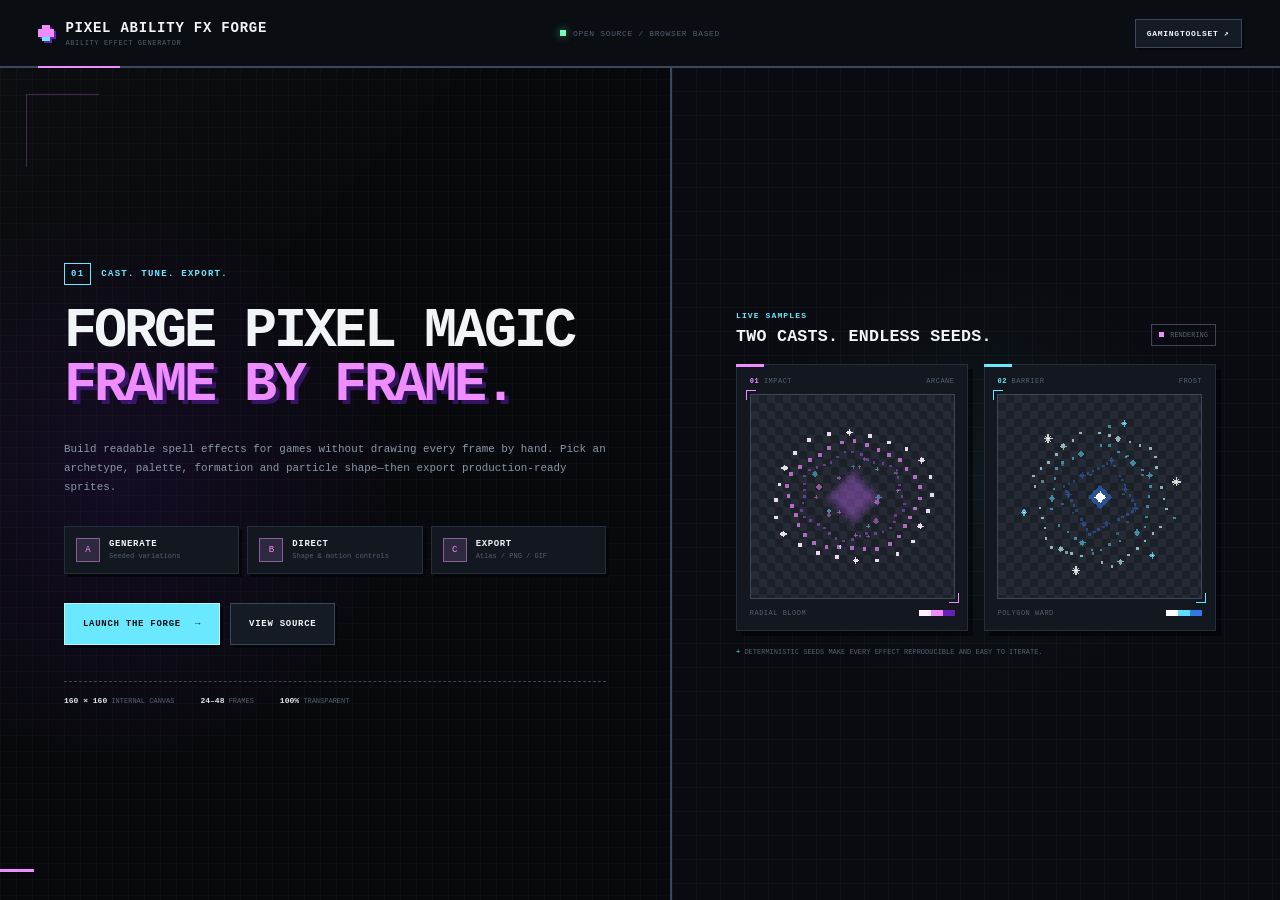
==== website/index.html @ 4badfd47 "Add files via upload" ====
<!doctype html>
<html lang="en">
<head>
    <meta charset="utf-8">
    <meta name="viewport" content="width=device-width, initial-scale=1">
    <meta name="theme-color" content="#08090d">
    <title>Pixel FX Forge — Pixel Ability Effect Generator</title>
    <meta name="description" content="Design, tune and export game-ready pixel spell effects directly in your browser.">
    <link rel="stylesheet" href="style.css">
</head>
<body>
    <header class="topbar">
        <a class="identity" href="../index.html" aria-label="Open Pixel FX Forge">
            <span class="brand-mark" aria-hidden="true"></span>
            <span>
                <strong>Pixel Ability FX Forge</strong>
                <small>Ability effect generator</small>
            </span>
        </a>
        <div class="status-line" aria-label="Project status">
            <span class="status-dot" aria-hidden="true"></span>
            Open source / Browser based
        </div>
        <a class="top-link" href="https://github.com/GamingToolset" target="_blank" rel="noreferrer">
            GamingToolset <span aria-hidden="true">↗</span>
        </a>
    </header>

    <main class="landing-shell">
        <section class="hero" aria-labelledby="hero-title">
            <div class="eyebrow"><span>01</span> Cast. Tune. Export.</div>
            <h1 id="hero-title">Forge pixel magic<br><em>frame by frame.</em></h1>
            <p class="hero-copy">
                Build readable spell effects for games without drawing every frame by hand. Pick an archetype, palette, formation and particle shape—then export production-ready sprites.
            </p>

            <div class="feature-grid" aria-label="Main features">
                <article>
                    <span class="feature-index">A</span>
                    <div><strong>Generate</strong><small>Seeded variations</small></div>
                </article>
                <article>
                    <span class="feature-index">B</span>
                    <div><strong>Direct</strong><small>Shape &amp; motion controls</small></div>
                </article>
                <article>
                    <span class="feature-index">C</span>
                    <div><strong>Export</strong><small>Atlas / PNG / GIF</small></div>
                </article>
            </div>

            <div class="actions">
                <a class="button primary" href="https://gamingtoolset.github.io/pixel-ability-fx-forge/">Launch the forge <span aria-hidden="true">→</span></a>
                <a class="button secondary" href="https://github.com/GamingToolset/pixel-ability-fx-forge" target="_blank" rel="noreferrer">View source</a>
            </div>

            <div class="proof" aria-label="Export details">
                <span><b>160 × 160</b> internal canvas</span>
                <span><b>24–48</b> frames</span>
                <span><b>100%</b> transparent</span>
            </div>
        </section>

        <section class="showcase" aria-labelledby="showcase-title">
            <div class="showcase-heading">
                <div>
                    <span class="section-kicker">Live samples</span>
                    <h2 id="showcase-title">Two casts. Endless seeds.</h2>
                </div>
                <span class="live-badge"><i aria-hidden="true"></i> Rendering</span>
            </div>

            <div class="demo-grid">
                <article class="demo-card impact-card">
                    <div class="demo-meta">
                        <span><b>01</b> Impact</span>
                        <span>Arcane</span>
                    </div>
                    <div class="canvas-shell">
                        <canvas id="impactFx" width="160" height="160" aria-label="Animated arcane impact pixel effect"></canvas>
                        <span class="corner top-left" aria-hidden="true"></span>
                        <span class="corner bottom-right" aria-hidden="true"></span>
                    </div>
                    <div class="demo-footer">
                        <span>Radial bloom</span>
                        <span class="palette"><i></i><i></i><i></i></span>
                    </div>
                </article>

                <article class="demo-card ward-card">
                    <div class="demo-meta">
                        <span><b>02</b> Barrier</span>
                        <span>Frost</span>
                    </div>
                    <div class="canvas-shell">
                        <canvas id="wardFx" width="160" height="160" aria-label="Animated frost barrier pixel effect"></canvas>
                        <span class="corner top-left" aria-hidden="true"></span>
                        <span class="corner bottom-right" aria-hidden="true"></span>
                    </div>
                    <div class="demo-footer">
                        <span>Polygon ward</span>
                        <span class="palette"><i></i><i></i><i></i></span>
                    </div>
                </article>
            </div>

            <p class="showcase-note"><span aria-hidden="true">+</span> Deterministic seeds make every effect reproducible and easy to iterate.</p>
        </section>
    </main>

    <script src="script.js"></script>
</body>
</html>
---- website/style.css ----
:root {
    --bg: #08090d;
    --panel: #0d1016;
    --raised: #121720;
    --surface: #151b25;
    --line: #252e3b;
    --line-bright: #3c4859;
    --text: #f1f5f8;
    --muted: #8b98a8;
    --quiet: #536173;
    --cyan: #69e8ff;
    --violet: #ef8dff;
    --violet-deep: #6422b8;
    --mono: "SFMono-Regular", "Cascadia Mono", Consolas, "Liberation Mono", monospace;
}

* { box-sizing: border-box; }

html,
body { height: 100%; }

body {
    background:
        linear-gradient(90deg, rgb(255 255 255 / 0.018) 1px, transparent 1px),
        linear-gradient(0deg, rgb(255 255 255 / 0.018) 1px, transparent 1px),
        var(--bg);
    background-size: 16px 16px;
    color: var(--text);
    font-family: var(--mono);
    margin: 0;
    overflow: hidden;
}

a { color: inherit; }

.topbar {
    align-items: center;
    background: #0a0d12;
    border-bottom: 2px solid var(--line-bright);
    display: grid;
    grid-template-columns: 1fr auto 1fr;
    height: 68px;
    padding: 0 clamp(18px, 3vw, 46px);
    position: relative;
    z-index: 3;
}

.topbar::after {
    background: var(--violet);
    bottom: -2px;
    content: "";
    height: 2px;
    left: clamp(18px, 3vw, 46px);
    position: absolute;
    width: 82px;
}

.identity {
    align-items: center;
    display: flex;
    gap: 11px;
    text-decoration: none;
    width: fit-content;
}

.identity strong {
    display: block;
    font-size: 14px;
    letter-spacing: 0.055em;
    text-transform: uppercase;
}

.identity small {
    color: var(--quiet);
    display: block;
    font-size: 7px;
    letter-spacing: 0.09em;
    margin-top: 3px;
    text-transform: uppercase;
}

.brand-mark {
    background:
        linear-gradient(var(--violet), var(--violet)) 4px 0 / 8px 4px,
        linear-gradient(var(--violet), var(--violet)) 0 4px / 16px 8px,
        linear-gradient(var(--cyan), var(--cyan)) 4px 12px / 8px 4px;
    background-repeat: no-repeat;
    filter: drop-shadow(2px 2px 0 var(--violet-deep));
    height: 16px;
    width: 16px;
}

.status-line {
    align-items: center;
    color: var(--quiet);
    display: flex;
    font-size: 8px;
    gap: 7px;
    letter-spacing: 0.08em;
    text-transform: uppercase;
}

.status-dot {
    background: #7affb3;
    box-shadow: 0 0 8px rgb(122 255 179 / 0.55);
    height: 6px;
    width: 6px;
}

.top-link {
    background: var(--surface);
    border: 1px solid var(--line-bright);
    box-shadow: 2px 2px 0 #050609;
    font-size: 8px;
    font-weight: 900;
    justify-self: end;
    letter-spacing: 0.09em;
    padding: 9px 11px;
    text-decoration: none;
    text-transform: uppercase;
}

.top-link:hover,
.top-link:focus-visible {
    border-color: var(--cyan);
    color: var(--cyan);
    outline: none;
    transform: translate(-1px, -1px);
}

.landing-shell {
    display: grid;
    grid-template-columns: minmax(0, 1.05fr) minmax(390px, 0.95fr);
    height: calc(100dvh - 68px);
    min-height: 0;
}

.hero,
.showcase {
    min-height: 0;
    padding: clamp(28px, 5vh, 64px) clamp(28px, 5vw, 76px);
}

.hero {
    align-content: center;
    background:
        radial-gradient(circle at 18% 50%, rgb(100 34 184 / 0.13), transparent 40%),
        linear-gradient(135deg, rgb(255 255 255 / 0.02), transparent 35%);
    border-right: 2px solid var(--line-bright);
    display: grid;
    position: relative;
}

.hero::before,
.hero::after {
    content: "";
    pointer-events: none;
    position: absolute;
}

.hero::before {
    border-left: 1px solid rgb(239 141 255 / 0.24);
    border-top: 1px solid rgb(239 141 255 / 0.24);
    height: 72px;
    left: 26px;
    top: 26px;
    width: 72px;
}

.hero::after {
    background: var(--violet);
    bottom: 28px;
    height: 3px;
    left: 0;
    width: 34px;
}

.eyebrow {
    align-items: center;
    color: var(--cyan);
    display: flex;
    font-size: 9px;
    font-weight: 900;
    gap: 10px;
    letter-spacing: 0.14em;
    margin-bottom: 20px;
    text-transform: uppercase;
}

.eyebrow span {
    border: 1px solid var(--cyan);
    padding: 5px 6px;
}

h1,
h2,
p { margin: 0; }

h1 {
    font-size: clamp(35px, 4.3vw, 68px);
    letter-spacing: -0.055em;
    line-height: 0.98;
    max-width: 760px;
    text-transform: uppercase;
}

h1 em {
    color: var(--violet);
    font-style: normal;
    text-shadow: 4px 4px 0 rgb(100 34 184 / 0.48);
}

.hero-copy {
    color: var(--muted);
    font-size: clamp(10px, 0.85vw, 13px);
    line-height: 1.75;
    margin-top: clamp(18px, 3vh, 30px);
    max-width: 650px;
}

.feature-grid {
    display: grid;
    gap: 8px;
    grid-template-columns: repeat(3, minmax(0, 1fr));
    margin-top: clamp(20px, 3.2vh, 34px);
}

.feature-grid article {
    align-items: center;
    background: var(--raised);
    border: 1px solid var(--line);
    box-shadow: 3px 3px 0 #050609;
    display: flex;
    gap: 9px;
    min-width: 0;
    padding: 11px;
}

.feature-index {
    align-items: center;
    background: color-mix(in srgb, var(--violet) 12%, var(--surface));
    border: 1px solid color-mix(in srgb, var(--violet) 50%, var(--line));
    color: var(--violet);
    display: flex;
    flex: 0 0 24px;
    font-size: 9px;
    height: 24px;
    justify-content: center;
}

.feature-grid strong,
.feature-grid small { display: block; }

.feature-grid strong {
    font-size: 9px;
    letter-spacing: 0.07em;
    text-transform: uppercase;
}

.feature-grid small {
    color: var(--quiet);
    font-size: 7px;
    line-height: 1.35;
    margin-top: 3px;
}

.actions {
    display: flex;
    gap: 10px;
    margin-top: clamp(20px, 3.2vh, 34px);
}

.button {
    align-items: center;
    border: 1px solid var(--line-bright);
    box-shadow: 3px 3px 0 #050609;
    display: inline-flex;
    font-size: 9px;
    font-weight: 900;
    justify-content: center;
    letter-spacing: 0.08em;
    min-height: 42px;
    padding: 0 18px;
    text-decoration: none;
    text-transform: uppercase;
}

.button.primary {
    background: var(--cyan);
    border-color: #b9f5ff;
    color: #031117;
    gap: 14px;
}

.button.secondary { background: var(--surface); }

.button:hover,
.button:focus-visible {
    outline: none;
    transform: translate(-1px, -1px);
}

.button.secondary:hover,
.button.secondary:focus-visible {
    border-color: var(--violet);
    color: var(--violet);
}

.proof {
    border-top: 1px dashed var(--line-bright);
    display: flex;
    gap: 26px;
    margin-top: clamp(24px, 4vh, 42px);
    padding-top: 14px;
}

.proof span {
    color: var(--quiet);
    font-size: 7px;
    text-transform: uppercase;
}

.proof b {
    color: #dfe7ef;
    font-size: 8px;
}

.showcase {
    align-content: center;
    background:
        linear-gradient(90deg, rgb(255 255 255 / 0.026) 1px, transparent 1px),
        linear-gradient(0deg, rgb(255 255 255 / 0.026) 1px, transparent 1px),
        radial-gradient(circle at 50% 50%, rgb(105 232 255 / 0.06), transparent 42%),
        #090b10;
    background-size: 24px 24px, 24px 24px, auto, auto;
    display: grid;
}

.showcase-heading {
    align-items: end;
    display: flex;
    justify-content: space-between;
    margin-bottom: 18px;
}

.section-kicker {
    color: var(--cyan);
    display: block;
    font-size: 8px;
    font-weight: 900;
    letter-spacing: 0.14em;
    margin-bottom: 7px;
    text-transform: uppercase;
}

h2 {
    font-size: clamp(14px, 1.3vw, 20px);
    letter-spacing: 0.015em;
    text-transform: uppercase;
}

.live-badge {
    align-items: center;
    border: 1px solid var(--line-bright);
    color: var(--quiet);
    display: flex;
    font-size: 7px;
    gap: 6px;
    padding: 6px 7px;
    text-transform: uppercase;
}

.live-badge i {
    animation: blink 1.2s steps(2, end) infinite;
    background: var(--violet);
    height: 5px;
    width: 5px;
}

.demo-grid {
    display: grid;
    gap: clamp(10px, 1.2vw, 18px);
    grid-template-columns: repeat(2, minmax(0, 1fr));
}

.demo-card {
    background: var(--raised);
    border: 1px solid var(--line);
    box-shadow: 5px 5px 0 rgb(0 0 0 / 0.52);
    padding: clamp(9px, 1vw, 14px);
    position: relative;
}

.demo-card::before {
    background: var(--violet);
    content: "";
    height: 3px;
    left: -1px;
    position: absolute;
    top: -1px;
    width: 28px;
}

.ward-card::before { background: var(--cyan); }

.demo-meta,
.demo-footer {
    align-items: center;
    color: var(--quiet);
    display: flex;
    font-size: 7px;
    justify-content: space-between;
    letter-spacing: 0.07em;
    text-transform: uppercase;
}

.demo-meta { margin-bottom: 9px; }
.demo-meta b { color: var(--violet); }
.ward-card .demo-meta b { color: var(--cyan); }

.canvas-shell {
    background-color: #15171d;
    background-image:
        linear-gradient(45deg, #1c2028 25%, transparent 25%, transparent 75%, #1c2028 75%, #1c2028),
        linear-gradient(45deg, #1c2028 25%, #252a34 25%, #252a34 75%, #1c2028 75%, #1c2028);
    background-position: 0 0, 8px 8px;
    background-size: 16px 16px;
    border: 1px solid var(--line-bright);
    position: relative;
}

canvas {
    aspect-ratio: 1;
    display: block;
    image-rendering: pixelated;
    width: 100%;
}

.corner {
    border-color: var(--violet);
    border-style: solid;
    height: 10px;
    position: absolute;
    width: 10px;
}

.ward-card .corner { border-color: var(--cyan); }

.corner.top-left {
    border-width: 1px 0 0 1px;
    left: -5px;
    top: -5px;
}

.corner.bottom-right {
    border-width: 0 1px 1px 0;
    bottom: -5px;
    right: -5px;
}

.demo-footer {
    margin-top: 10px;
}

.palette { display: flex; }
.palette i { height: 6px; width: 12px; }
.impact-card .palette i:nth-child(1) { background: #fff1ff; }
.impact-card .palette i:nth-child(2) { background: #ef8dff; }
.impact-card .palette i:nth-child(3) { background: #6422b8; }
.ward-card .palette i:nth-child(1) { background: #fff; }
.ward-card .palette i:nth-child(2) { background: #5edcff; }
.ward-card .palette i:nth-child(3) { background: #3478e5; }

.showcase-note {
    color: var(--quiet);
    font-size: 7px;
    line-height: 1.5;
    margin-top: 16px;
    text-transform: uppercase;
}

.showcase-note span { color: var(--cyan); }

@keyframes blink { 50% { opacity: 0.25; } }

@media (max-width: 980px) {
    .topbar { grid-template-columns: 1fr auto; }
    .status-line { display: none; }
    .landing-shell { grid-template-columns: minmax(0, 1fr) minmax(340px, 0.9fr); }
    .hero,
    .showcase { padding-inline: 28px; }
    .feature-grid article { padding: 8px; }
    .feature-index { display: none; }
}

@media (max-width: 760px) {
    .topbar { height: 58px; }
    .landing-shell {
        grid-template-columns: 1fr;
        grid-template-rows: minmax(0, 1.08fr) minmax(210px, 0.92fr);
        height: calc(100dvh - 58px);
    }
    .hero,
    .showcase { padding: 18px 22px; }
    .hero { border-bottom: 2px solid var(--line-bright); border-right: 0; }
    .hero::before,
    .hero::after { display: none; }
    .eyebrow { margin-bottom: 10px; }
    h1 { font-size: clamp(30px, 8vw, 48px); }
    .hero-copy { line-height: 1.55; margin-top: 11px; max-width: 700px; }
    .feature-grid { margin-top: 11px; }
    .feature-grid article { min-height: 40px; }
    .actions { margin-top: 12px; }
    .button { min-height: 36px; }
    .proof { display: none; }
    .showcase-heading { margin-bottom: 10px; }
    .demo-card { display: grid; grid-template-columns: auto 1fr auto; gap: 8px; padding: 8px; }
    .demo-meta { display: block; margin: 0; writing-mode: vertical-rl; }
    .demo-meta span:last-child { display: none; }
    .demo-footer { display: none; }
    .canvas-shell { margin: auto; max-width: min(160px, 23dvh); width: 100%; }
    .showcase-note { display: none; }
}

@media (max-width: 520px) {
    .identity small { display: none; }
    .top-link { padding: 8px; }
    .hero-copy { font-size: 9px; }
    .feature-grid small { display: none; }
    .feature-grid article { justify-content: center; min-height: 30px; padding: 5px; }
    .feature-grid strong { font-size: 7px; }
    .button { font-size: 7px; padding: 0 12px; }
    .live-badge { display: none; }
}

@media (max-height: 720px) and (min-width: 761px) {
    .hero,
    .showcase { padding-block: 24px; }
    .eyebrow { margin-bottom: 12px; }
    .hero-copy { line-height: 1.55; margin-top: 14px; }
    .feature-grid,
    .actions { margin-top: 16px; }
    .proof { margin-top: 18px; }
    .showcase-heading { margin-bottom: 10px; }
    .showcase-note { margin-top: 10px; }
}

@media (max-height: 610px) and (min-width: 761px) {
    .feature-grid { display: none; }
    .proof { margin-top: 14px; }
}

@media (prefers-reduced-motion: reduce) {
    .live-badge i { animation: none; }
}
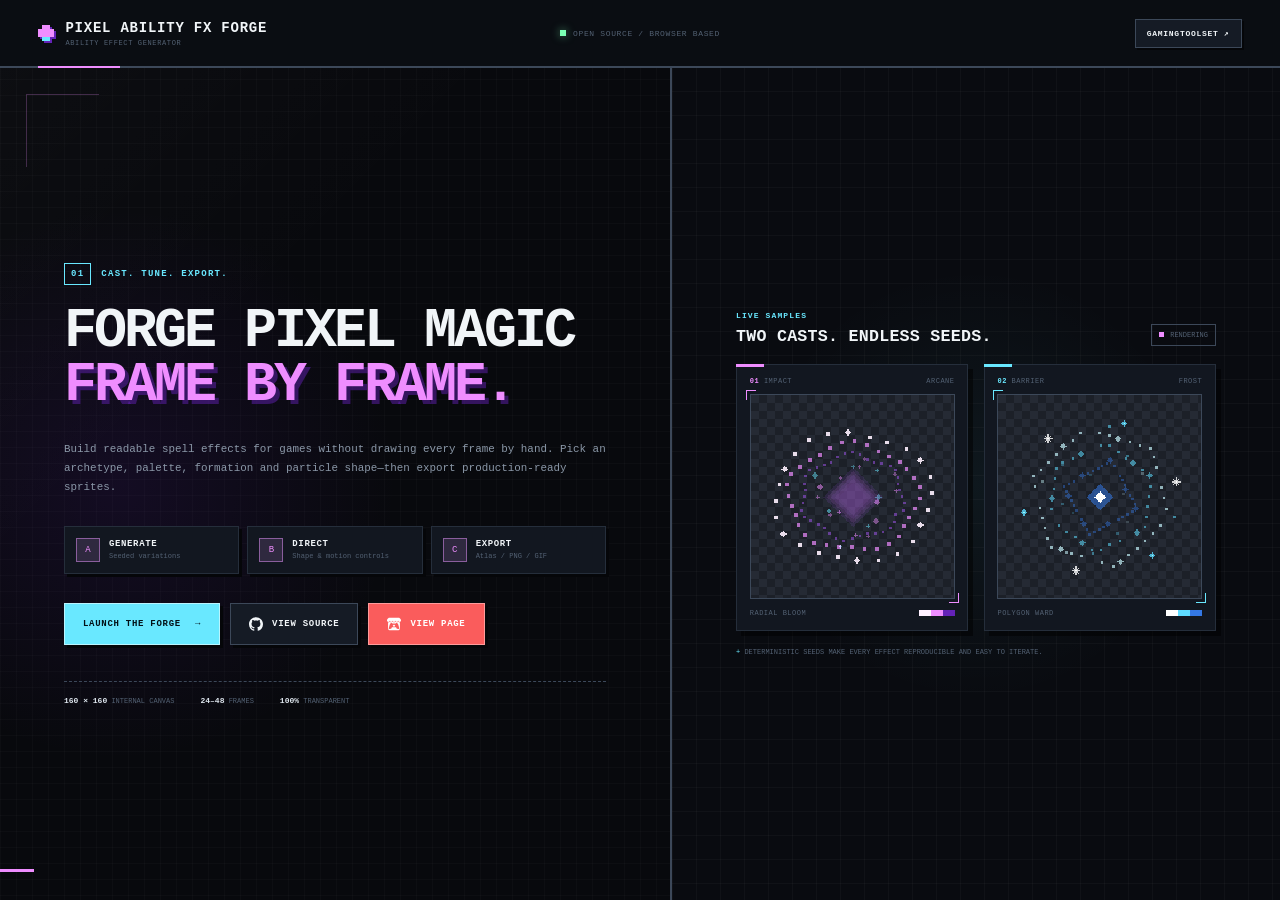
==== commit 6a8d452b: "Add files via upload" ====
--- a/website/index.html
+++ b/website/index.html
@@ -6,7 +6,587 @@
     <meta name="theme-color" content="#08090d">
     <title>Pixel FX Forge — Pixel Ability Effect Generator</title>
     <meta name="description" content="Design, tune and export game-ready pixel spell effects directly in your browser.">
-    <link rel="stylesheet" href="style.css">
+    <style>
+        :root {
+            --bg: #08090d;
+            --panel: #0d1016;
+            --raised: #121720;
+            --surface: #151b25;
+            --line: #252e3b;
+            --line-bright: #3c4859;
+            --text: #f1f5f8;
+            --muted: #8b98a8;
+            --quiet: #536173;
+            --cyan: #69e8ff;
+            --violet: #ef8dff;
+            --violet-deep: #6422b8;
+            --mono: "SFMono-Regular", "Cascadia Mono", Consolas, "Liberation Mono", monospace;
+        }
+        
+        * { box-sizing: border-box; }
+        
+        html,
+        body { height: 100%; }
+        
+        body {
+            background:
+                linear-gradient(90deg, rgb(255 255 255 / 0.018) 1px, transparent 1px),
+                linear-gradient(0deg, rgb(255 255 255 / 0.018) 1px, transparent 1px),
+                var(--bg);
+            background-size: 16px 16px;
+            color: var(--text);
+            font-family: var(--mono);
+            margin: 0;
+            overflow: hidden;
+        }
+        
+        a { color: inherit; }
+        
+        .topbar {
+            align-items: center;
+            background: #0a0d12;
+            border-bottom: 2px solid var(--line-bright);
+            display: grid;
+            grid-template-columns: 1fr auto 1fr;
+            height: 68px;
+            padding: 0 clamp(18px, 3vw, 46px);
+            position: relative;
+            z-index: 3;
+        }
+        
+        .topbar::after {
+            background: var(--violet);
+            bottom: -2px;
+            content: "";
+            height: 2px;
+            left: clamp(18px, 3vw, 46px);
+            position: absolute;
+            width: 82px;
+        }
+        
+        .identity {
+            align-items: center;
+            display: flex;
+            gap: 11px;
+            text-decoration: none;
+            width: fit-content;
+        }
+        
+        .identity strong {
+            display: block;
+            font-size: 14px;
+            letter-spacing: 0.055em;
+            text-transform: uppercase;
+        }
+        
+        .identity small {
+            color: var(--quiet);
+            display: block;
+            font-size: 7px;
+            letter-spacing: 0.09em;
+            margin-top: 3px;
+            text-transform: uppercase;
+        }
+        
+        .brand-mark {
+            background:
+                linear-gradient(var(--violet), var(--violet)) 4px 0 / 8px 4px,
+                linear-gradient(var(--violet), var(--violet)) 0 4px / 16px 8px,
+                linear-gradient(var(--cyan), var(--cyan)) 4px 12px / 8px 4px;
+            background-repeat: no-repeat;
+            filter: drop-shadow(2px 2px 0 var(--violet-deep));
+            height: 16px;
+            width: 16px;
+        }
+        
+        .status-line {
+            align-items: center;
+            color: var(--quiet);
+            display: flex;
+            font-size: 8px;
+            gap: 7px;
+            letter-spacing: 0.08em;
+            text-transform: uppercase;
+        }
+        
+        .status-dot {
+            background: #7affb3;
+            box-shadow: 0 0 8px rgb(122 255 179 / 0.55);
+            height: 6px;
+            width: 6px;
+        }
+        
+        .top-link {
+            background: var(--surface);
+            border: 1px solid var(--line-bright);
+            box-shadow: 2px 2px 0 #050609;
+            font-size: 8px;
+            font-weight: 900;
+            justify-self: end;
+            letter-spacing: 0.09em;
+            padding: 9px 11px;
+            text-decoration: none;
+            text-transform: uppercase;
+        }
+        
+        .top-link:hover,
+        .top-link:focus-visible {
+            border-color: var(--cyan);
+            color: var(--cyan);
+            outline: none;
+            transform: translate(-1px, -1px);
+        }
+        
+        .landing-shell {
+            display: grid;
+            grid-template-columns: minmax(0, 1.05fr) minmax(390px, 0.95fr);
+            height: calc(100dvh - 68px);
+            min-height: 0;
+        }
+        
+        .hero,
+        .showcase {
+            min-height: 0;
+            padding: clamp(28px, 5vh, 64px) clamp(28px, 5vw, 76px);
+        }
+        
+        .hero {
+            align-content: center;
+            background:
+                radial-gradient(circle at 18% 50%, rgb(100 34 184 / 0.13), transparent 40%),
+                linear-gradient(135deg, rgb(255 255 255 / 0.02), transparent 35%);
+            border-right: 2px solid var(--line-bright);
+            display: grid;
+            position: relative;
+        }
+        
+        .hero::before,
+        .hero::after {
+            content: "";
+            pointer-events: none;
+            position: absolute;
+        }
+        
+        .hero::before {
+            border-left: 1px solid rgb(239 141 255 / 0.24);
+            border-top: 1px solid rgb(239 141 255 / 0.24);
+            height: 72px;
+            left: 26px;
+            top: 26px;
+            width: 72px;
+        }
+        
+        .hero::after {
+            background: var(--violet);
+            bottom: 28px;
+            height: 3px;
+            left: 0;
+            width: 34px;
+        }
+        
+        .eyebrow {
+            align-items: center;
+            color: var(--cyan);
+            display: flex;
+            font-size: 9px;
+            font-weight: 900;
+            gap: 10px;
+            letter-spacing: 0.14em;
+            margin-bottom: 20px;
+            text-transform: uppercase;
+        }
+        
+        .eyebrow span {
+            border: 1px solid var(--cyan);
+            padding: 5px 6px;
+        }
+        
+        h1,
+        h2,
+        p { margin: 0; }
+        
+        h1 {
+            font-size: clamp(35px, 4.3vw, 68px);
+            letter-spacing: -0.055em;
+            line-height: 0.98;
+            max-width: 760px;
+            text-transform: uppercase;
+        }
+        
+        h1 em {
+            color: var(--violet);
+            font-style: normal;
+            text-shadow: 4px 4px 0 rgb(100 34 184 / 0.48);
+        }
+        
+        .hero-copy {
+            color: var(--muted);
+            font-size: clamp(10px, 0.85vw, 13px);
+            line-height: 1.75;
+            margin-top: clamp(18px, 3vh, 30px);
+            max-width: 650px;
+        }
+        
+        .feature-grid {
+            display: grid;
+            gap: 8px;
+            grid-template-columns: repeat(3, minmax(0, 1fr));
+            margin-top: clamp(20px, 3.2vh, 34px);
+        }
+        
+        .feature-grid article {
+            align-items: center;
+            background: var(--raised);
+            border: 1px solid var(--line);
+            box-shadow: 3px 3px 0 #050609;
+            display: flex;
+            gap: 9px;
+            min-width: 0;
+            padding: 11px;
+        }
+        
+        .feature-index {
+            align-items: center;
+            background: color-mix(in srgb, var(--violet) 12%, var(--surface));
+            border: 1px solid color-mix(in srgb, var(--violet) 50%, var(--line));
+            color: var(--violet);
+            display: flex;
+            flex: 0 0 24px;
+            font-size: 9px;
+            height: 24px;
+            justify-content: center;
+        }
+        
+        .feature-grid strong,
+        .feature-grid small { display: block; }
+        
+        .feature-grid strong {
+            font-size: 9px;
+            letter-spacing: 0.07em;
+            text-transform: uppercase;
+        }
+        
+        .feature-grid small {
+            color: var(--quiet);
+            font-size: 7px;
+            line-height: 1.35;
+            margin-top: 3px;
+        }
+        
+        .actions {
+            display: flex;
+            flex-wrap: wrap;
+            gap: 10px;
+            margin-top: clamp(20px, 3.2vh, 34px);
+        }
+        
+        .button {
+            align-items: center;
+            border: 1px solid var(--line-bright);
+            box-shadow: 3px 3px 0 #050609;
+            display: inline-flex;
+            font-size: 9px;
+            font-weight: 900;
+            gap: 9px;
+            justify-content: center;
+            letter-spacing: 0.08em;
+            min-height: 42px;
+            padding: 0 18px;
+            text-decoration: none;
+            text-transform: uppercase;
+        }
+        
+        .button.primary {
+            background: var(--cyan);
+            border-color: #b9f5ff;
+            color: #031117;
+            gap: 14px;
+        }
+
+        .button-icon {
+            fill: currentColor;
+            flex: 0 0 auto;
+            height: 14px;
+            width: 14px;
+        }
+        
+        .button.secondary { background: var(--surface); }
+
+        .button.itch {
+            background: #fa5c5c;
+            border-color: #ff9b9b;
+            color: #fff;
+        }
+        
+        .button:hover,
+        .button:focus-visible {
+            outline: none;
+            transform: translate(-1px, -1px);
+        }
+        
+        .button.secondary:hover,
+        .button.secondary:focus-visible {
+            border-color: var(--violet);
+            color: var(--violet);
+        }
+
+        .button.itch:hover,
+        .button.itch:focus-visible {
+            background: #ff6b6b;
+            border-color: #ffd0d0;
+            color: #fff;
+        }
+        
+        .proof {
+            border-top: 1px dashed var(--line-bright);
+            display: flex;
+            gap: 26px;
+            margin-top: clamp(24px, 4vh, 42px);
+            padding-top: 14px;
+        }
+        
+        .proof span {
+            color: var(--quiet);
+            font-size: 7px;
+            text-transform: uppercase;
+        }
+        
+        .proof b {
+            color: #dfe7ef;
+            font-size: 8px;
+        }
+        
+        .showcase {
+            align-content: center;
+            background:
+                linear-gradient(90deg, rgb(255 255 255 / 0.026) 1px, transparent 1px),
+                linear-gradient(0deg, rgb(255 255 255 / 0.026) 1px, transparent 1px),
+                radial-gradient(circle at 50% 50%, rgb(105 232 255 / 0.06), transparent 42%),
+                #090b10;
+            background-size: 24px 24px, 24px 24px, auto, auto;
+            display: grid;
+        }
+        
+        .showcase-heading {
+            align-items: end;
+            display: flex;
+            justify-content: space-between;
+            margin-bottom: 18px;
+        }
+        
+        .section-kicker {
+            color: var(--cyan);
+            display: block;
+            font-size: 8px;
+            font-weight: 900;
+            letter-spacing: 0.14em;
+            margin-bottom: 7px;
+            text-transform: uppercase;
+        }
+        
+        h2 {
+            font-size: clamp(14px, 1.3vw, 20px);
+            letter-spacing: 0.015em;
+            text-transform: uppercase;
+        }
+        
+        .live-badge {
+            align-items: center;
+            border: 1px solid var(--line-bright);
+            color: var(--quiet);
+            display: flex;
+            font-size: 7px;
+            gap: 6px;
+            padding: 6px 7px;
+            text-transform: uppercase;
+        }
+        
+        .live-badge i {
+            animation: blink 1.2s steps(2, end) infinite;
+            background: var(--violet);
+            height: 5px;
+            width: 5px;
+        }
+        
+        .demo-grid {
+            display: grid;
+            gap: clamp(10px, 1.2vw, 18px);
+            grid-template-columns: repeat(2, minmax(0, 1fr));
+        }
+        
+        .demo-card {
+            background: var(--raised);
+            border: 1px solid var(--line);
+            box-shadow: 5px 5px 0 rgb(0 0 0 / 0.52);
+            padding: clamp(9px, 1vw, 14px);
+            position: relative;
+        }
+        
+        .demo-card::before {
+            background: var(--violet);
+            content: "";
+            height: 3px;
+            left: -1px;
+            position: absolute;
+            top: -1px;
+            width: 28px;
+        }
+        
+        .ward-card::before { background: var(--cyan); }
+        
+        .demo-meta,
+        .demo-footer {
+            align-items: center;
+            color: var(--quiet);
+            display: flex;
+            font-size: 7px;
+            justify-content: space-between;
+            letter-spacing: 0.07em;
+            text-transform: uppercase;
+        }
+        
+        .demo-meta { margin-bottom: 9px; }
+        .demo-meta b { color: var(--violet); }
+        .ward-card .demo-meta b { color: var(--cyan); }
+        
+        .canvas-shell {
+            background-color: #15171d;
+            background-image:
+                linear-gradient(45deg, #1c2028 25%, transparent 25%, transparent 75%, #1c2028 75%, #1c2028),
+                linear-gradient(45deg, #1c2028 25%, #252a34 25%, #252a34 75%, #1c2028 75%, #1c2028);
+            background-position: 0 0, 8px 8px;
+            background-size: 16px 16px;
+            border: 1px solid var(--line-bright);
+            position: relative;
+        }
+        
+        canvas {
+            aspect-ratio: 1;
+            display: block;
+            image-rendering: pixelated;
+            width: 100%;
+        }
+        
+        .corner {
+            border-color: var(--violet);
+            border-style: solid;
+            height: 10px;
+            position: absolute;
+            width: 10px;
+        }
+        
+        .ward-card .corner { border-color: var(--cyan); }
+        
+        .corner.top-left {
+            border-width: 1px 0 0 1px;
+            left: -5px;
+            top: -5px;
+        }
+        
+        .corner.bottom-right {
+            border-width: 0 1px 1px 0;
+            bottom: -5px;
+            right: -5px;
+        }
+        
+        .demo-footer {
+            margin-top: 10px;
+        }
+        
+        .palette { display: flex; }
+        .palette i { height: 6px; width: 12px; }
+        .impact-card .palette i:nth-child(1) { background: #fff1ff; }
+        .impact-card .palette i:nth-child(2) { background: #ef8dff; }
+        .impact-card .palette i:nth-child(3) { background: #6422b8; }
+        .ward-card .palette i:nth-child(1) { background: #fff; }
+        .ward-card .palette i:nth-child(2) { background: #5edcff; }
+        .ward-card .palette i:nth-child(3) { background: #3478e5; }
+        
+        .showcase-note {
+            color: var(--quiet);
+            font-size: 7px;
+            line-height: 1.5;
+            margin-top: 16px;
+            text-transform: uppercase;
+        }
+        
+        .showcase-note span { color: var(--cyan); }
+        
+        @keyframes blink { 50% { opacity: 0.25; } }
+        
+        @media (max-width: 980px) {
+            .topbar { grid-template-columns: 1fr auto; }
+            .status-line { display: none; }
+            .landing-shell { grid-template-columns: minmax(0, 1fr) minmax(340px, 0.9fr); }
+            .hero,
+            .showcase { padding-inline: 28px; }
+            .feature-grid article { padding: 8px; }
+            .feature-index { display: none; }
+        }
+        
+        @media (max-width: 760px) {
+            .topbar { height: 58px; }
+            .landing-shell {
+                grid-template-columns: 1fr;
+                grid-template-rows: minmax(0, 1.08fr) minmax(210px, 0.92fr);
+                height: calc(100dvh - 58px);
+            }
+            .hero,
+            .showcase { padding: 18px 22px; }
+            .hero { border-bottom: 2px solid var(--line-bright); border-right: 0; }
+            .hero::before,
+            .hero::after { display: none; }
+            .eyebrow { margin-bottom: 10px; }
+            h1 { font-size: clamp(30px, 8vw, 48px); }
+            .hero-copy { line-height: 1.55; margin-top: 11px; max-width: 700px; }
+            .feature-grid { margin-top: 11px; }
+            .feature-grid article { min-height: 40px; }
+            .actions { margin-top: 12px; }
+            .button { min-height: 36px; }
+            .proof { display: none; }
+            .showcase-heading { margin-bottom: 10px; }
+            .demo-card { display: grid; grid-template-columns: auto 1fr auto; gap: 8px; padding: 8px; }
+            .demo-meta { display: block; margin: 0; writing-mode: vertical-rl; }
+            .demo-meta span:last-child { display: none; }
+            .demo-footer { display: none; }
+            .canvas-shell { margin: auto; max-width: min(160px, 23dvh); width: 100%; }
+            .showcase-note { display: none; }
+        }
+        
+        @media (max-width: 520px) {
+            .identity small { display: none; }
+            .top-link { padding: 8px; }
+            .hero-copy { font-size: 9px; }
+            .feature-grid small { display: none; }
+            .feature-grid article { justify-content: center; min-height: 30px; padding: 5px; }
+            .feature-grid strong { font-size: 7px; }
+            .button { font-size: 7px; padding: 0 12px; }
+            .button-icon { height: 12px; width: 12px; }
+            .live-badge { display: none; }
+        }
+        
+        @media (max-height: 720px) and (min-width: 761px) {
+            .hero,
+            .showcase { padding-block: 24px; }
+            .eyebrow { margin-bottom: 12px; }
+            .hero-copy { line-height: 1.55; margin-top: 14px; }
+            .feature-grid,
+            .actions { margin-top: 16px; }
+            .proof { margin-top: 18px; }
+            .showcase-heading { margin-bottom: 10px; }
+            .showcase-note { margin-top: 10px; }
+        }
+        
+        @media (max-height: 610px) and (min-width: 761px) {
+            .feature-grid { display: none; }
+            .proof { margin-top: 14px; }
+        }
+        
+        @media (prefers-reduced-motion: reduce) {
+            .live-badge i { animation: none; }
+        }
+        
+    </style>
 </head>
 <body>
     <header class="topbar">
@@ -51,7 +631,18 @@
 
             <div class="actions">
                 <a class="button primary" href="https://gamingtoolset.github.io/pixel-ability-fx-forge/">Launch the forge <span aria-hidden="true">→</span></a>
-                <a class="button secondary" href="https://github.com/GamingToolset/pixel-ability-fx-forge" target="_blank" rel="noreferrer">View source</a>
+                <a class="button secondary" href="https://github.com/GamingToolset/pixel-ability-fx-forge" target="_blank" rel="noreferrer">
+                    <svg class="button-icon" viewBox="0 0 24 24" aria-hidden="true" focusable="false">
+                        <path d="M12 .297c-6.63 0-12 5.373-12 12 0 5.303 3.438 9.8 8.205 11.385.6.113.82-.258.82-.577 0-.285-.01-1.04-.015-2.04-3.338.724-4.042-1.61-4.042-1.61C4.422 18.07 3.633 17.7 3.633 17.7c-1.087-.744.084-.729.084-.729 1.205.084 1.838 1.236 1.838 1.236 1.07 1.835 2.809 1.305 3.495.998.108-.776.417-1.305.76-1.605-2.665-.3-5.466-1.332-5.466-5.93 0-1.31.465-2.38 1.235-3.22-.135-.303-.54-1.523.105-3.176 0 0 1.005-.322 3.3 1.23.96-.267 1.98-.399 3-.405 1.02.006 2.04.138 3 .405 2.28-1.552 3.285-1.23 3.285-1.23.645 1.653.24 2.873.12 3.176.765.84 1.23 1.91 1.23 3.22 0 4.61-2.805 5.625-5.475 5.92.42.36.81 1.096.81 2.22 0 1.606-.015 2.896-.015 3.286 0 .315.21.69.825.57C20.565 22.092 24 17.592 24 12.297c0-6.627-5.373-12-12-12"/>
+                    </svg>
+                    <span>View source</span>
+                </a>
+                <a class="button itch" href="https://announcerua.itch.io/pixel-ability-fx-forge" target="_blank" rel="noreferrer">
+                    <svg class="button-icon" viewBox="0 0 24 24" aria-hidden="true" focusable="false">
+                        <path d="M3.13 1.338C2.08 1.96.02 4.328 0 4.95v1.03c0 1.303 1.22 2.45 2.325 2.45 1.33 0 2.436-1.102 2.436-2.41 0 1.308 1.07 2.41 2.4 2.41 1.328 0 2.362-1.102 2.362-2.41 0 1.308 1.137 2.41 2.466 2.41h.024c1.33 0 2.466-1.102 2.466-2.41 0 1.308 1.034 2.41 2.363 2.41 1.33 0 2.4-1.102 2.4-2.41 0 1.308 1.106 2.41 2.435 2.41C22.78 8.43 24 7.282 24 5.98V4.95c-.02-.62-2.082-2.99-3.13-3.612-3.253-.114-5.508-.134-8.87-.133-3.362 0-7.945.053-8.87.133zm6.376 6.477a2.74 2.74 0 0 1-.468.602c-.5.49-1.19.795-1.947.795a2.786 2.786 0 0 1-1.95-.795c-.182-.178-.32-.37-.446-.59-.127.222-.303.412-.486.59a2.788 2.788 0 0 1-1.95.795c-.092 0-.187-.025-.264-.052-.107 1.113-.152 2.176-.168 2.95v.005l-.006 1.167c.02 2.334-.23 7.564 1.03 8.85 1.952.454 5.545.662 9.15.663 3.605 0 7.198-.21 9.15-.664 1.26-1.284 1.01-6.514 1.03-8.848l-.006-1.167v-.004c-.016-.775-.06-1.838-.168-2.95-.077.026-.172.052-.263.052a2.788 2.788 0 0 1-1.95-.795c-.184-.178-.36-.368-.486-.59-.127.22-.265.412-.447.59a2.786 2.786 0 0 1-1.95.794c-.76 0-1.446-.303-1.948-.793a2.74 2.74 0 0 1-.468-.602 2.738 2.738 0 0 1-.463.602 2.787 2.787 0 0 1-1.95.794h-.16a2.787 2.787 0 0 1-1.95-.793 2.738 2.738 0 0 1-.464-.602zm-2.004 2.59v.002c.795.002 1.5 0 2.373.953.687-.072 1.406-.108 2.125-.107.72 0 1.438.035 2.125.107.873-.953 1.578-.95 2.372-.953.376 0 1.876 0 2.92 2.934l1.123 4.028c.832 2.995-.266 3.068-1.636 3.07-2.03-.075-3.156-1.55-3.156-3.025-1.124.184-2.436.276-3.748.277-1.312 0-2.624-.093-3.748-.277 0 1.475-1.125 2.95-3.156 3.026-1.37-.004-2.468-.077-1.636-3.072l1.122-4.027c1.045-2.934 2.545-2.934 2.92-2.934zM12 12.714c-.002.002-2.14 1.964-2.523 2.662l1.4-.056v1.22c0 .056.56.033 1.123.007.562.026 1.124.05 1.124-.008v-1.22l1.4.055C14.138 14.677 12 12.713 12 12.713z"/>
+                    </svg>
+                    <span>View page</span>
+                </a>
             </div>
 
             <div class="proof" aria-label="Export details">
@@ -108,6 +699,161 @@
         </section>
     </main>
 
-    <script src="script.js"></script>
+    <script>
+    (() => {
+        const TAU = Math.PI * 2;
+        const impactCanvas = document.querySelector('#impactFx');
+        const wardCanvas = document.querySelector('#wardFx');
+        const impact = impactCanvas.getContext('2d');
+        const ward = wardCanvas.getContext('2d');
+        const reducedMotion = window.matchMedia('(prefers-reduced-motion: reduce)').matches;
+    
+        impact.imageSmoothingEnabled = false;
+        ward.imageSmoothingEnabled = false;
+    
+        const clamp = (value, min = 0, max = 1) => Math.max(min, Math.min(max, value));
+        const easeOut = (value) => 1 - Math.pow(1 - clamp(value), 3);
+    
+        const pixelDiamond = (context, x, y, size) => {
+            const radius = Math.max(1, Math.round(size));
+            for (let row = -radius; row <= radius; row += 1) {
+                const width = (radius - Math.abs(row)) * 2 + 1;
+                context.fillRect(Math.round(x - width / 2), Math.round(y + row), width, 1);
+            }
+        };
+    
+        const pixelStar = (context, x, y, size) => {
+            const radius = Math.max(2, Math.round(size));
+            context.fillRect(Math.round(x - radius), Math.round(y), radius * 2 + 1, 1);
+            context.fillRect(Math.round(x), Math.round(y - radius), 1, radius * 2 + 1);
+            for (let offset = 1; offset < radius; offset += 1) {
+                context.fillRect(Math.round(x + offset), Math.round(y + offset), 1, 1);
+                context.fillRect(Math.round(x - offset), Math.round(y + offset), 1, 1);
+                context.fillRect(Math.round(x + offset), Math.round(y - offset), 1, 1);
+                context.fillRect(Math.round(x - offset), Math.round(y - offset), 1, 1);
+            }
+        };
+    
+        const drawImpact = (time) => {
+            const local = (time % 2.8) / 2.8;
+            const expansion = easeOut(local / 0.72);
+            const fade = 1 - clamp((local - 0.42) / 0.58);
+            const radius = 8 + expansion * 59;
+            impact.clearRect(0, 0, 160, 160);
+            impact.save();
+            impact.globalCompositeOperation = 'lighter';
+    
+            for (let glow = 5; glow >= 1; glow -= 1) {
+                impact.globalAlpha = fade * 0.025 * glow;
+                impact.fillStyle = glow % 2 ? '#a855f7' : '#ef8dff';
+                pixelDiamond(impact, 80, 80, 8 + glow * 3);
+            }
+    
+            for (let ring = 0; ring < 3; ring += 1) {
+                const ringRadius = Math.max(4, radius - ring * 11);
+                const points = 24 + ring * 8;
+                impact.fillStyle = ring === 0 ? '#fff1ff' : ring === 1 ? '#ef8dff' : '#a855f7';
+                impact.globalAlpha = fade * (0.9 - ring * 0.2);
+                for (let index = 0; index < points; index += 1) {
+                    if ((index + ring) % 7 === 0 && local > 0.56) continue;
+                    const angle = index / points * TAU + time * (ring % 2 ? -0.5 : 0.42);
+                    const wobble = Math.sin(index * 7.31 + time * 5) * 2.5;
+                    const x = 80 + Math.cos(angle) * (ringRadius + wobble);
+                    const y = 80 + Math.sin(angle) * (ringRadius * 0.82 + wobble);
+                    if (ring === 0 && index % 4 === 0) pixelDiamond(impact, x, y, 2);
+                    else impact.fillRect(Math.round(x) - 1, Math.round(y) - 1, ring === 2 ? 2 : 3, ring === 2 ? 2 : 3);
+                }
+            }
+    
+            impact.fillStyle = '#ffffff';
+            impact.globalAlpha = Math.max(0, 1 - local * 5);
+            pixelStar(impact, 80, 80, 10 - local * 6);
+    
+            for (let particle = 0; particle < 20; particle += 1) {
+                const life = clamp(local * 1.5 - (particle % 5) * 0.035);
+                const angle = particle * 2.399 + Math.sin(particle * 13.1) * 0.16;
+                const travel = life * (34 + (particle % 7) * 6);
+                impact.globalAlpha = (1 - life) * fade;
+                impact.fillStyle = particle % 3 ? '#ef8dff' : '#69e8ff';
+                const x = 80 + Math.cos(angle) * travel;
+                const y = 80 + Math.sin(angle) * travel;
+                pixelDiamond(impact, x, y, particle % 4 === 0 ? 2 : 1);
+            }
+            impact.restore();
+        };
+    
+        const polygonPoint = (sides, unit, radius, rotation) => {
+            const scaled = unit * sides;
+            const side = Math.floor(scaled);
+            const amount = scaled - side;
+            const a = side / sides * TAU + rotation;
+            const b = (side + 1) / sides * TAU + rotation;
+            return {
+                x: 80 + (Math.cos(a) + (Math.cos(b) - Math.cos(a)) * amount) * radius,
+                y: 80 + (Math.sin(a) + (Math.sin(b) - Math.sin(a)) * amount) * radius
+            };
+        };
+    
+        const drawWard = (time) => {
+            const local = (time % 5.2) / 5.2;
+            const intro = easeOut(local / 0.18);
+            const fade = 1 - clamp((local - 0.83) / 0.17);
+            const pulse = 0.83 + Math.sin(time * 3.2) * 0.17;
+            ward.clearRect(0, 0, 160, 160);
+            ward.save();
+            ward.globalCompositeOperation = 'lighter';
+    
+            for (let layer = 0; layer < 3; layer += 1) {
+                const radius = (56 - layer * 13) * intro;
+                const points = layer === 1 ? 32 : 40;
+                ward.fillStyle = layer === 0 ? '#c8f7ff' : layer === 1 ? '#5edcff' : '#3478e5';
+                ward.globalAlpha = fade * pulse * (0.9 - layer * 0.17);
+                for (let index = 0; index < points; index += 1) {
+                    if ((index + layer * 2) % 9 === 0) continue;
+                    const point = polygonPoint(layer === 2 ? 4 : 6, index / points, radius, time * (layer % 2 ? -0.36 : 0.27));
+                    if (index % 6 === 0) pixelDiamond(ward, point.x, point.y, 2);
+                    else ward.fillRect(Math.round(point.x), Math.round(point.y), 2, 2);
+                }
+            }
+    
+            for (let anchor = 0; anchor < 6; anchor += 1) {
+                const angle = anchor / 6 * TAU - time * 0.18;
+                const radius = 61 * intro;
+                const x = 80 + Math.cos(angle) * radius;
+                const y = 80 + Math.sin(angle) * radius;
+                ward.globalAlpha = fade * 0.8;
+                ward.fillStyle = anchor % 2 ? '#5edcff' : '#ffffff';
+                pixelStar(ward, x, y, anchor % 2 ? 2 : 3);
+            }
+    
+            ward.globalAlpha = fade * 0.55;
+            ward.fillStyle = '#3478e5';
+            pixelDiamond(ward, 80, 80, 10 + Math.sin(time * 3) * 2);
+            ward.globalAlpha = fade;
+            ward.fillStyle = '#ffffff';
+            pixelDiamond(ward, 80, 80, 4);
+    
+            for (let mote = 0; mote < 14; mote += 1) {
+                const angle = mote * 2.7 + time * (mote % 2 ? 0.22 : -0.16);
+                const radius = 18 + (mote * 13 % 48);
+                ward.globalAlpha = fade * (0.2 + (mote % 4) * 0.12);
+                ward.fillStyle = mote % 3 ? '#5edcff' : '#c8f7ff';
+                ward.fillRect(Math.round(80 + Math.cos(angle) * radius), Math.round(80 + Math.sin(angle) * radius * 0.86), 2, 2);
+            }
+            ward.restore();
+        };
+    
+        const start = performance.now();
+        const render = (now) => {
+            const time = reducedMotion ? 1.05 : (now - start) / 1000;
+            drawImpact(time);
+            drawWard(time);
+            if (!reducedMotion) requestAnimationFrame(render);
+        };
+    
+        requestAnimationFrame(render);
+    })();
+    
+    </script>
 </body>
 </html>
